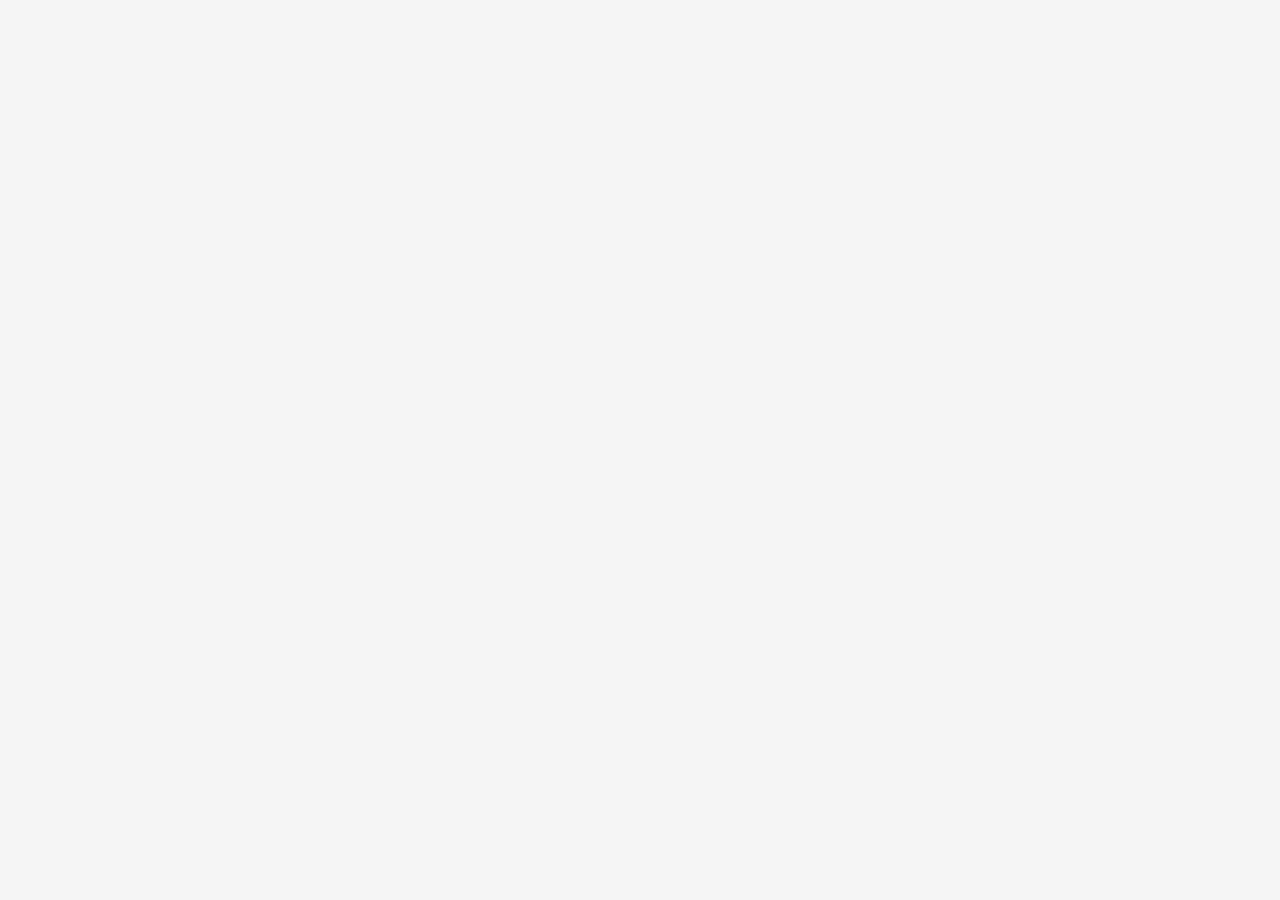
==== blog/index.html @ 718d4e08 "Добавить заготовку проекта блога - blog/index.html: контейнер для постов и шаблоны поста и комментар" ====
<!DOCTYPE html>
<html lang="en">
<head>
    <meta charset="UTF-8">
    <meta name="viewport" content="width=device-width, initial-scale=1.0">
    <title>Blog</title>
    <link rel="stylesheet" href="./style.css">
    <link rel="icon" type="image/png" href="../image/logo/Logo.png">
    <script src="./main.js" defer></script>
</head>
<body>
    <!-- Сюда JS вставляет посты -->
    <main class="posts" id="posts"></main>

    <!-- Шаблон поста: JS клонирует его для каждого поста и заполняет данными -->
    <template id="post-template">
        <article class="post">
            <header class="post-header">
                <div class="post-author">
                    <img src="./image/user.svg" alt="" class="post-avatar">
                    <div class="post-author-info">
                        <span class="post-name"></span>
                        <span class="post-username"></span>
                    </div>
                </div>
                <div class="post-company">
                    <img src="./image/company.svg" alt="" class="post-company-icon">
                    <span class="post-company-name"></span>
                </div>
                <button type="button" class="share-button">Share</button>
            </header>

            <div class="post-content">
                <h2 class="post-title"></h2>
                <p class="post-text"></p>
            </div>

            <section class="comments">
                <div class="comments-header">
                    <img src="./image/comments.svg" alt="" class="comments-icon">
                    <span>Comments</span>
                    <span class="comments-count"></span>
                </div>
                <div class="comments-list"></div>
                <button type="button" class="show-more-button">Show more</button>
            </section>
        </article>
    </template>

    <!-- Шаблон одного комментария -->
    <template id="comment-template">
        <div class="comment">
            <span class="comment-email"></span>
            <h3 class="comment-title"></h3>
            <p class="comment-text"></p>
        </div>
    </template>
</body>
</html>
---- blog/style.css ----
@import url('https://fonts.googleapis.com/css2?family=Open+Sans:ital,wdth,wght@0,75..100,300..800;1,75..100,300..800&display=swap');

/* TODO: заменить значения на цвета, шрифты и размеры из Figma */
:root {
    --page-bg: #F5F5F5;
    --card-bg: #FFFFFF;
    --text-main: #000000;
    --text-muted: #9A9A9A;
    --post-width: 600px;
}

body {
    margin: 0;
    background-color: var(--page-bg);
    font-family: 'Open Sans', sans-serif;
    color: var(--text-main);
}

/* список постов */
.posts {
    display: flex;
    flex-direction: column;
    align-items: center;
    gap: 20px;
    padding: 40px 16px;
}

/* пост: ширина фиксирована, высота растёт по содержимому */
.post {
    width: var(--post-width);
    max-width: 100%;
    box-sizing: border-box;
    padding: 20px;
    border-radius: 16px;
    background-color: var(--card-bg);
    /* длинные слова и email переносятся, а не растягивают карточку */
    overflow-wrap: anywhere;
}

/* шапка поста */
.post-header {
    display: flex;
    align-items: center;
    justify-content: space-between;
}

.post-author,
.post-company {
    display: flex;
    align-items: center;
}

.post-avatar,
.post-company-icon {
    width: 40px;
    height: 40px;
}

.post-username {
    color: var(--text-muted);
}

/* TODO: стили шапки, тела поста, комментариев, кнопок Share и Show more по макету */

.post-text,
.comment-text {
    /* в данных API есть символы переноса строки */
    white-space: pre-line;
}

/* комментарии: лишние комментарии скрываются этим классом */
.hidden {
    display: none;
}
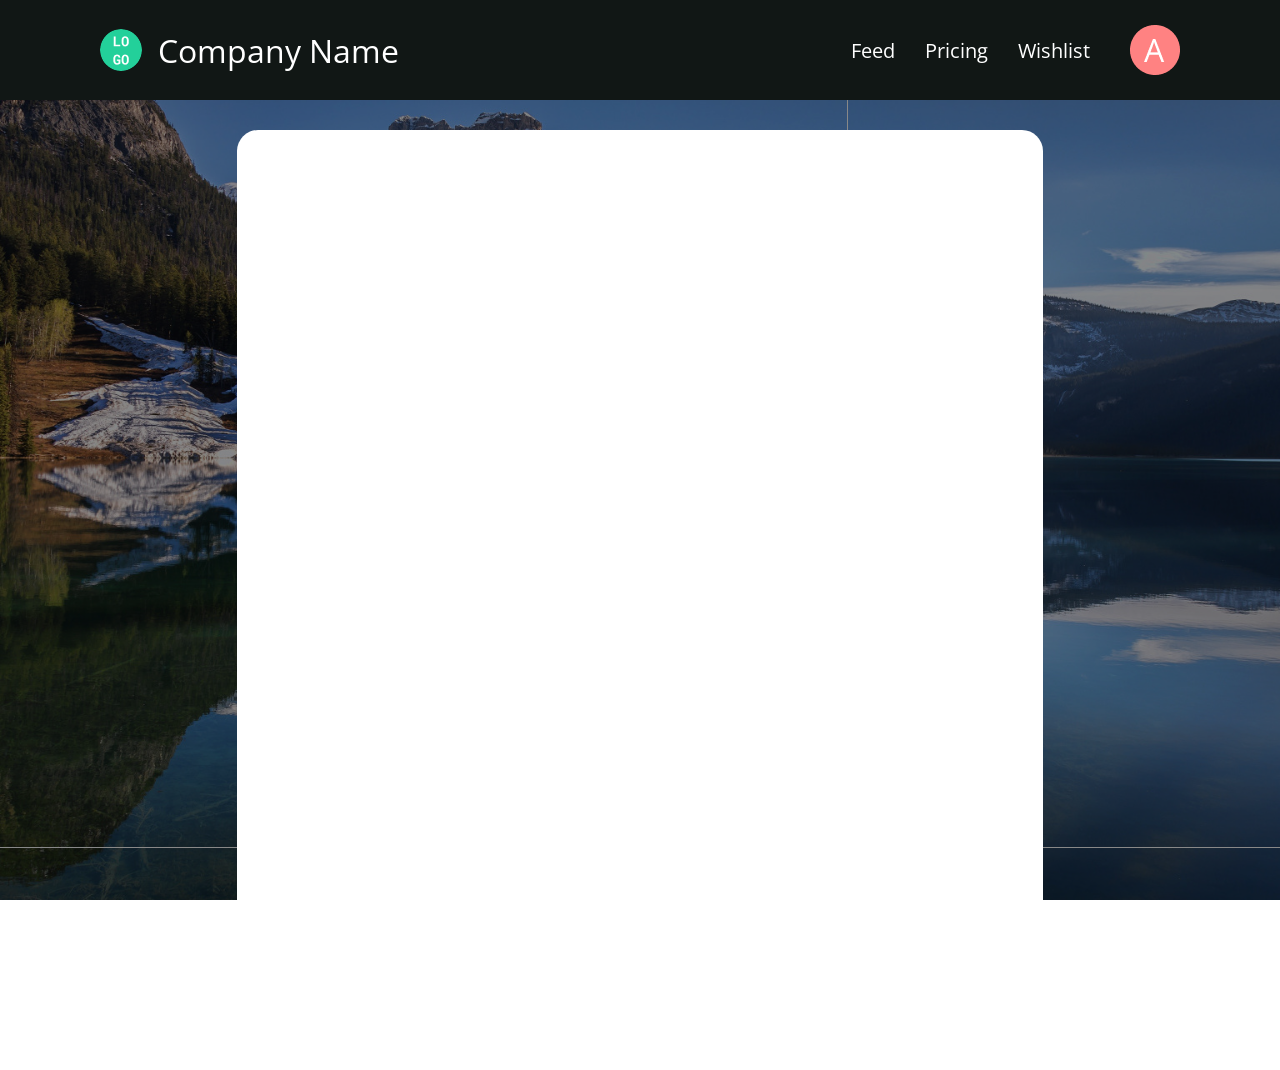
==== commit 16f59810: "Перенести макет блога в заготовку: шапка, фон, карточка поста - blog/index.html: шапка и фон как на " ====
--- a/blog/index.html
+++ b/blog/index.html
@@ -9,40 +9,60 @@
     <script src="./main.js" defer></script>
 </head>
 <body>
-    <!-- Сюда JS вставляет посты -->
-    <main class="posts" id="posts"></main>
+    <div class="background-img"></div>
+    <div class="overlay"></div>
+
+    <div class="header">
+        <div class="header-inner">
+            <div class="header-name">
+                <img src="../image/logo/Logo.png" alt="" class="company-logo">
+                <span class="company-name">Company Name</span>
+            </div>
+
+            <div class="header-links">
+                <a href="#" class="other">Feed</a>
+                <a href="#" class="other">Pricing</a>
+                <a href="#" class="other">Wishlist</a>
+                <a href="#" class="profile"><img src="../image/secret-logo/Avatar.png" alt=""></a>
+            </div>
+        </div>
+    </div>
+
+    <!-- Белая карточка; сюда JS вставляет посты -->
+    <main class="content">
+        <div class="posts" id="posts"></div>
+    </main>
 
     <!-- Шаблон поста: JS клонирует его для каждого поста и заполняет данными -->
     <template id="post-template">
         <article class="post">
             <header class="post-header">
                 <div class="post-author">
-                    <img src="./image/user.svg" alt="" class="post-avatar">
-                    <div class="post-author-info">
+                    <img src="./image/user.svg" alt="" class="post-icon">
+                    <span class="post-author-name">
                         <span class="post-name"></span>
                         <span class="post-username"></span>
-                    </div>
+                    </span>
                 </div>
                 <div class="post-company">
-                    <img src="./image/company.svg" alt="" class="post-company-icon">
+                    <img src="./image/company.svg" alt="" class="post-icon">
                     <span class="post-company-name"></span>
                 </div>
-                <button type="button" class="share-button">Share</button>
+                <button type="button" class="share-button">
+                    <img src="./image/share.svg" alt="Share" class="post-icon">
+                </button>
             </header>
 
-            <div class="post-content">
-                <h2 class="post-title"></h2>
-                <p class="post-text"></p>
-            </div>
+            <h2 class="post-title"></h2>
+            <p class="post-text"></p>
 
             <section class="comments">
                 <div class="comments-header">
-                    <img src="./image/comments.svg" alt="" class="comments-icon">
-                    <span>Comments</span>
-                    <span class="comments-count"></span>
+                    <img src="./image/comments.svg" alt="" class="post-icon">
+                    <span>Comments (<span class="comments-count"></span>)</span>
                 </div>
                 <div class="comments-list"></div>
-                <button type="button" class="show-more-button">Show more</button>
+                <button type="button" class="show-more-button">show more</button>
             </section>
         </article>
     </template>
--- a/blog/style.css
+++ b/blog/style.css
@@ -1,74 +1,235 @@
 @import url('https://fonts.googleapis.com/css2?family=Open+Sans:ital,wdth,wght@0,75..100,300..800;1,75..100,300..800&display=swap');
 
-/* TODO: заменить значения на цвета, шрифты и размеры из Figma */
+/* Значения оценены по скриншоту макета — сверьте с Figma (Inspect) */
 :root {
-    --page-bg: #F5F5F5;
-    --card-bg: #FFFFFF;
-    --text-main: #000000;
-    --text-muted: #9A9A9A;
-    --post-width: 600px;
+    --green: #1CD299;
+    --text-main: #000;
+    --text-gray: #828282;
+    --text-comment: #4F4F4F;
+    --border-gray: #AAAAAA;
+    --comment-line: #808080;
+    --header-bg: #111715;
 }
 
 body {
     margin: 0;
-    background-color: var(--page-bg);
+    display: flex;
+    flex-direction: column;
+    align-items: center;
+    min-height: 100vh;
     font-family: 'Open Sans', sans-serif;
     color: var(--text-main);
 }
 
-/* список постов */
+/* background */
+.background-img {
+    z-index: -5;
+    width: 100vw;
+    height: 100vh;
+    position: fixed;
+    background-image: url(../image/background/background.jpg);
+    background-size: cover;
+    background-position: center;
+}
+
+.overlay {
+    z-index: -4;
+    width: 100vw;
+    height: 100vh;
+    position: fixed;
+    background-color: #0007;
+}
+
+/* header (такой же, как на странице фильмов) */
+.header {
+    width: 100%;
+    height: 100px;
+    background-color: var(--header-bg);
+    display: flex;
+    justify-content: center;
+    align-items: center;
+    margin-bottom: 30px;
+}
+
+.header-inner {
+    width: 1080px;
+    max-width: 100%;
+    display: flex;
+    justify-content: space-between;
+    align-items: center;
+}
+
+.header-name {
+    display: flex;
+    align-items: center;
+    gap: 16px;
+}
+
+.company-logo {
+    width: 42px;
+    height: 42px;
+    border-radius: 50%;
+}
+
+.company-name {
+    font-size: 32px;
+    color: white;
+}
+
+.header-links {
+    display: flex;
+    align-items: center;
+}
+
+.other {
+    font-size: 20px;
+    color: white;
+    text-decoration: none;
+    margin-right: 30px;
+}
+
+.profile {
+    width: 50px;
+    height: 50px;
+    border-radius: 50%;
+    display: flex;
+    margin-left: 10px;
+}
+
+/* белая карточка со списком постов */
+.content {
+    width: 806px;
+    max-width: 100%;
+    min-height: 900px;
+    box-sizing: border-box;
+    padding: 40px 78px;
+    margin-bottom: 40px;
+    background-color: #fff;
+    border-radius: 21px;
+}
+
 .posts {
     display: flex;
     flex-direction: column;
-    align-items: center;
     gap: 20px;
-    padding: 40px 16px;
 }
 
 /* пост: ширина фиксирована, высота растёт по содержимому */
 .post {
-    width: var(--post-width);
-    max-width: 100%;
+    width: 100%;
     box-sizing: border-box;
-    padding: 20px;
-    border-radius: 16px;
-    background-color: var(--card-bg);
+    padding: 10px 10px 18px 8px;
+    border: 1px solid var(--border-gray);
+    border-radius: 6px;
     /* длинные слова и email переносятся, а не растягивают карточку */
     overflow-wrap: anywhere;
 }
 
+.post-icon {
+    display: block;
+    /* в SVG есть внутренние поля: видимая часть иконки ~20px */
+    width: 24px;
+    height: 24px;
+    margin: -2px;
+}
+
 /* шапка поста */
 .post-header {
     display: flex;
     align-items: center;
-    justify-content: space-between;
+    gap: 20px;
 }
 
 .post-author,
 .post-company {
     display: flex;
     align-items: center;
-}
-
-.post-avatar,
-.post-company-icon {
-    width: 40px;
-    height: 40px;
-}
-
-.post-username {
-    color: var(--text-muted);
-}
-
-/* TODO: стили шапки, тела поста, комментариев, кнопок Share и Show more по макету */
-
-.post-text,
-.comment-text {
+    gap: 11px;
+    font-size: 14px;
+}
+
+.post-author-name {
+    color: var(--green);
+}
+
+.post-company-name {
+    color: var(--text-gray);
+}
+
+.share-button {
+    margin-left: auto;
+    padding: 0;
+    border: none;
+    background: none;
+    cursor: pointer;
+}
+
+/* тело поста */
+.post-title {
+    margin: 8px 0 7px;
+    font-size: 16px;
+    font-weight: 400;
+}
+
+.post-text {
+    margin: 0;
+    font-size: 12px;
+    line-height: 16px;
     /* в данных API есть символы переноса строки */
     white-space: pre-line;
 }
 
-/* комментарии: лишние комментарии скрываются этим классом */
+/* комментарии */
+.comments-header {
+    display: flex;
+    align-items: center;
+    gap: 11px;
+    margin-top: 8px;
+    font-size: 14px;
+    color: var(--text-gray);
+}
+
+.comments-list {
+    margin: 5px 0 0 21px;
+}
+
+.comment {
+    padding-left: 10px;
+    border-left: 1px solid var(--comment-line);
+}
+
+.comment-email {
+    font-size: 12px;
+    color: var(--green);
+}
+
+.comment-title {
+    margin: 4px 0 4px;
+    font-size: 12px;
+    font-weight: 400;
+}
+
+.comment-text {
+    margin: 0;
+    font-size: 10px;
+    line-height: 14px;
+    color: var(--text-comment);
+    white-space: pre-line;
+}
+
+.show-more-button {
+    display: block;
+    margin: 0 0 0 21px;
+    padding: 0;
+    border: none;
+    background: none;
+    font-family: inherit;
+    font-size: 10px;
+    color: #A3A3A3;
+    cursor: pointer;
+}
+
+/* лишние комментарии скрываются этим классом */
 .hidden {
     display: none;
 }
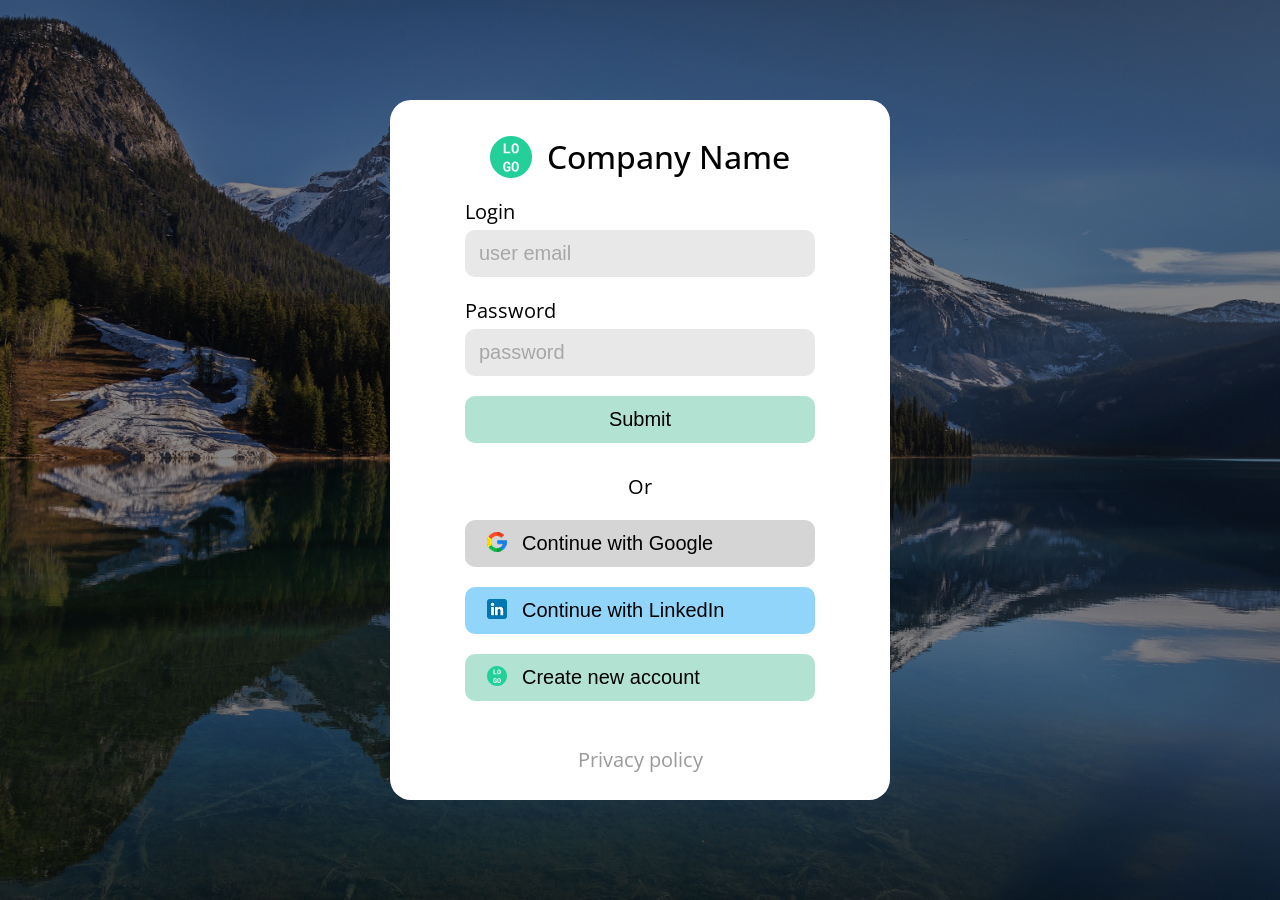
==== commit c331ba81: "Связать блог со страницей фильмов и закрыть блог токеном - movie: ссылка Feed ведёт на блог - blog: " ====
--- a/blog/index.html
+++ b/blog/index.html
@@ -6,6 +6,12 @@
     <title>Blog</title>
     <link rel="stylesheet" href="./style.css">
     <link rel="icon" type="image/png" href="../image/logo/Logo.png">
+    <script>
+        // Без токена страница блога недоступна — отправляем на логин
+        if (!document.cookie.includes("token=")) {
+            location.replace("../index.html");
+        }
+    </script>
     <script src="./main.js" defer></script>
 </head>
 <body>
@@ -14,10 +20,10 @@
 
     <div class="header">
         <div class="header-inner">
-            <div class="header-name">
+            <a href="../movie/index.html" class="header-name">
                 <img src="../image/logo/Logo.png" alt="" class="company-logo">
                 <span class="company-name">Company Name</span>
-            </div>
+            </a>
 
             <div class="header-links">
                 <a href="#" class="other">Feed</a>
--- a/blog/style.css
+++ b/blog/style.css
@@ -60,6 +60,7 @@
 }
 
 .header-name {
+    text-decoration: none;
     display: flex;
     align-items: center;
     gap: 16px;
